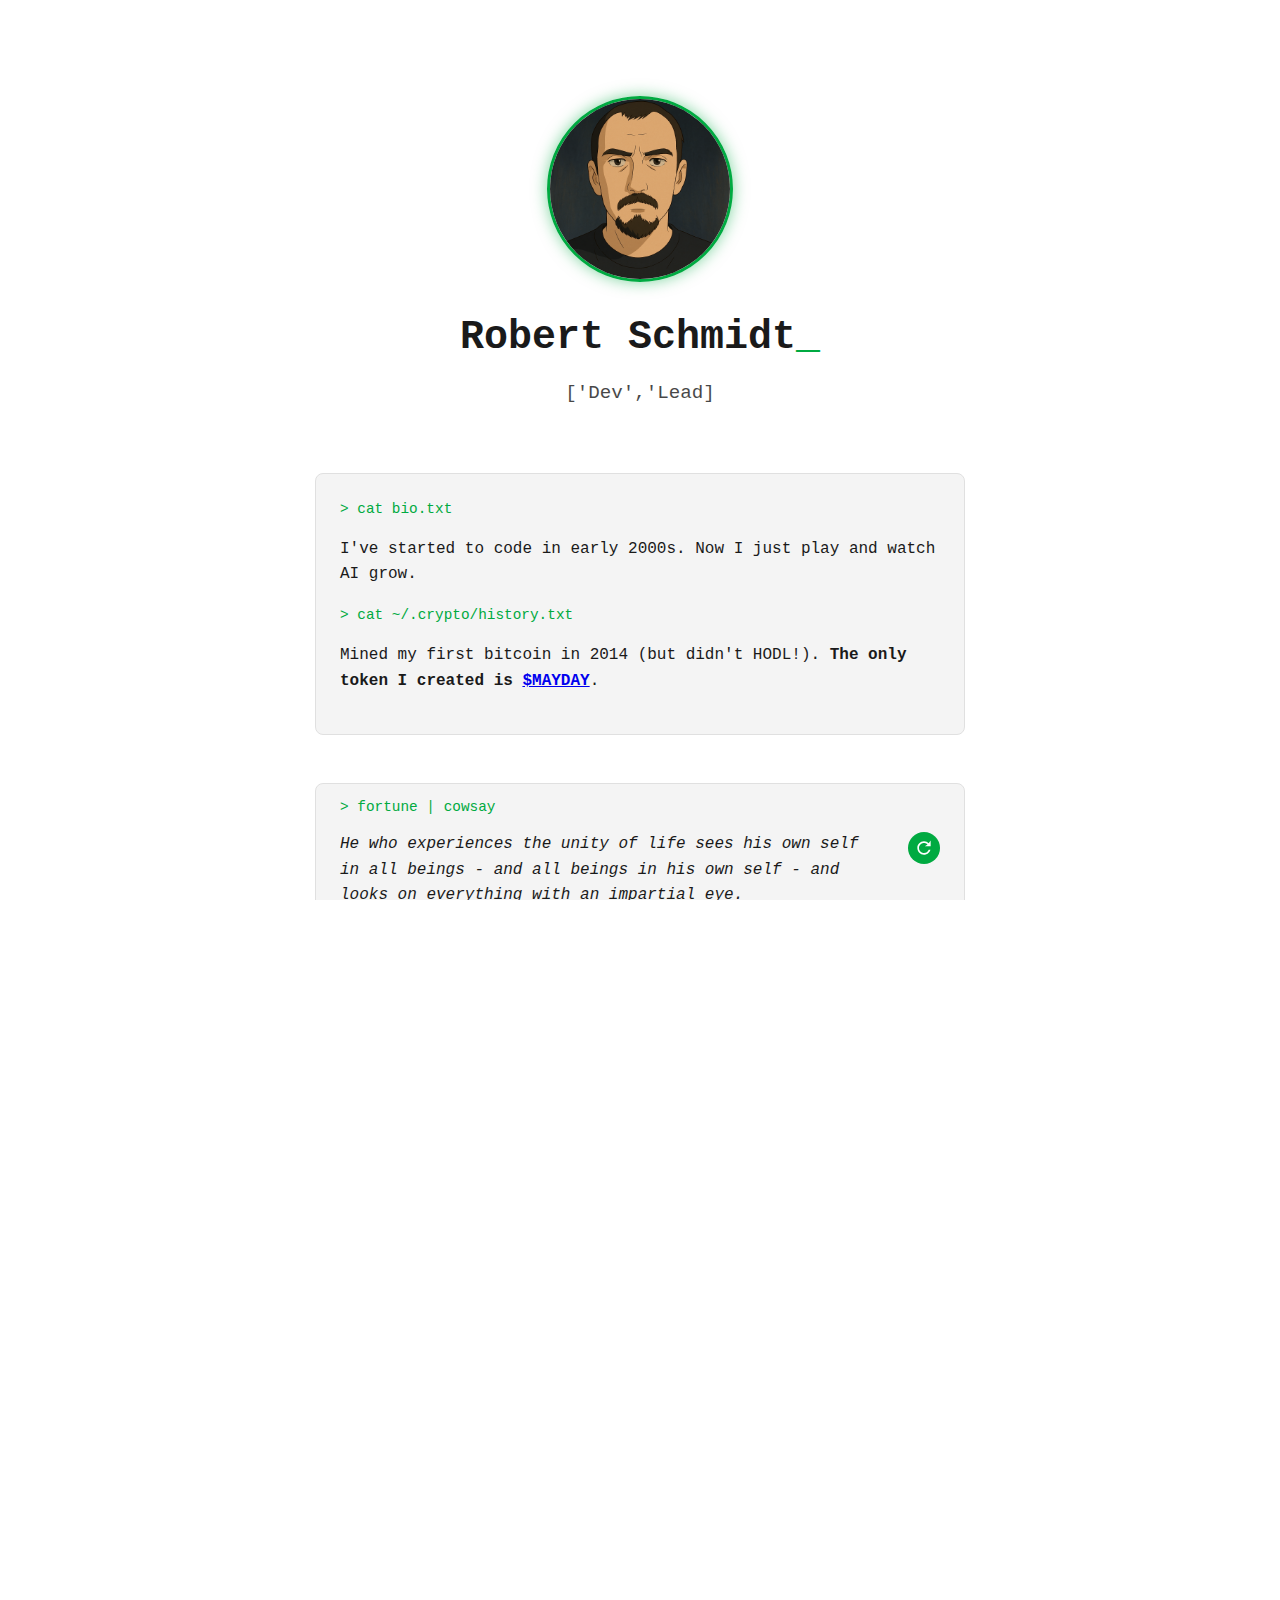
==== index.html @ 61bf47e6 "first" ====
<!DOCTYPE html>
<html lang="en">
<head>
    <meta charset="UTF-8">
    <meta name="viewport" content="width=device-width, initial-scale=1.0">
    <title>Robert Schmidt | Developer</title>
    <link rel="stylesheet" href="styles.min.css?1744392804">
</head>
<body>
<!-- Google tag (gtag.js) -->
<script async src="https://www.googletagmanager.com/gtag/js?id=G-YWJ928KS2E"></script>
<script>
    window.dataLayer = window.dataLayer || [];
    function gtag(){dataLayer.push(arguments);}
    gtag('js', new Date());

    gtag('config', 'G-YWJ928KS2E');
</script>
<div class="container">
    <header>
        <div class="profile-img">
            <img src="ghibli-portrait.png" alt="Robert Schmidt - Ghibli Style Portrait">
        </div>
        <h1>Robert Schmidt</h1>
        <h2 id="role-text">[ Developer ]</h2>
    </header>

    <div class="bio">
        <p>I've started to code in early 2000s. Now I just play and watch AI grow.</p>
        <p class="terminal-command">> cat ~/.crypto/history.txt</p>
        <p>Mined my first bitcoin in 2014 (but didn't HODL!). <strong>The only token I created is <a href="https://solscan.io/token/21XYJh8HHwWE4cgTR7KusEoUp43uqfH6yhAgT3HQpump" target="_blank">$MAYDAY</a></strong>.</p>
    </div>

    <div class="quote-box">
        <p id="quote-text"></p>
        <button id="refresh-quote" title="Get another quote">
            <svg viewBox="0 0 24 24" width="20" height="20">
                <path d="M17.65 6.35C16.2 4.9 14.21 4 12 4c-4.42 0-7.99 3.58-7.99 8s3.57 8 7.99 8c3.73 0 6.84-2.55 7.73-6h-2.08c-.82 2.33-3.04 4-5.65 4-3.31 0-6-2.69-6-6s2.69-6 6-6c1.66 0 3.14.69 4.22 1.78L13 10h7V3l-2.35 3.35z"/>
            </svg>
        </button>
    </div>

    <div class="terminal-placeholder">
        <p>🔍 <strong>Easter egg available on desktop</strong> 🔍</p>
        <p>Visit this site on a computer to discover a hidden interactive feature!</p>
    </div>

    <div class="terminal-container">
        <div class="terminal-header">
            <div class="terminal-buttons">
                <span class="terminal-button close"></span>
                <span class="terminal-button minimize"></span>
                <span class="terminal-button maximize"></span>
            </div>
            <div class="terminal-title">terminal@robertschmidt.dev</div>
        </div>
        <div class="terminal-body">
            <div id="terminal-output">
                <div class="ascii-art" id="ascii-art">
                        <pre>
 _____       _               _      _____      _               _     _  _
|  __ \     | |             | |    / ____|    | |             (_)   | || |
| |__) |___ | |__   ___ _ __| |_  | (___   ___| |__  _ __ ___  _  __| || |_
|  _  // _ \| '_ \ / _ \ '__| __|  \___ \ / __| '_ \| '_ ` _ \| |/ _` || __|
| | \ \ (_) | |_) |  __/ |  | |_   ____) | (__| | | | | | | | | | (_| || |_
|_|  \_\___/|_.__/ \___|_|   \__| |_____/ \___|_| |_|_| |_| |_|_|\__,_| \__|

        </pre>
                </div>
                <p>Welcome to robertschmidt.dev terminal. Type <span class="cmd">help</span> for available commands.</p>
            </div>
            <div class="terminal-input-line">
                <span class="prompt">visitor@robertschmidt.dev:~$</span>
                <input type="text" id="terminal-input">
            </div>
        </div>
    </div>

    <div class="social-links">
        <a href="https://bert.ro" class="social-link" target="_blank">
            <svg viewBox="0 0 24 24">
                <path d="M20.5 5.2h-1.5V4.1c0-.9-.7-1.7-1.7-1.7H2.2C1.3 2.4.5 3.2.5 4.1v15.7c0 .9.7 1.7 1.7 1.7h15.3c.9 0 1.7-.7 1.7-1.7v-1.1h1.5c.9 0 1.7-.7 1.7-1.7V6.9c-.2-.9-.9-1.7-1.9-1.7zm-3.2 14.6c0 .1-.1.2-.2.2H2.2c-.1 0-.2-.1-.2-.2V4.1c0-.1.1-.2.2-.2h15c.1 0 .2.1.2.2v15.7zm1.5-2.8h-1.3V4.1c0-.9-.7-1.7-1.7-1.7H4.2v-1h9.5c.9 0 1.7.7 1.7 1.7v13.1H17c.1 0 .2.1.2.2v1.5c0 .1-.1.1-.4.1z"/>
                <path d="M11.6 13.5h-1.9c-.4 0-.8.3-.8.8s.3.8.8.8h1.9c.4 0 .8-.3.8-.8s-.4-.8-.8-.8zm0-3.1h-1.9c-.4 0-.8.3-.8.8s.3.8.8.8h1.9c.4 0 .8-.3.8-.8s-.4-.8-.8-.8z"/>
            </svg>
            <span>bert.ro</span>
        </a>
        <a href="https://www.linkedin.com/in/tdimhcs/" class="social-link" target="_blank">
            <svg viewBox="0 0 24 24">
                <path d="M19 0h-14c-2.761 0-5 2.239-5 5v14c0 2.761 2.239 5 5 5h14c2.762 0 5-2.239 5-5v-14c0-2.761-2.238-5-5-5zm-11 19h-3v-11h3v11zm-1.5-12.268c-.966 0-1.75-.79-1.75-1.764s.784-1.764 1.75-1.764 1.75.79 1.75 1.764-.783 1.764-1.75 1.764zm13.5 12.268h-3v-5.604c0-3.368-4-3.113-4 0v5.604h-3v-11h3v1.765c1.396-2.586 7-2.777 7 2.476v6.759z"/>
            </svg>
            <span>LinkedIn</span>
        </a>
        <a href="https://twitter.com/robb_schmidt" class="social-link" target="_blank">
            <svg viewBox="0 0 24 24">
                <path d="M24 4.557c-.883.392-1.832.656-2.828.775 1.017-.609 1.798-1.574 2.165-2.724-.951.564-2.005.974-3.127 1.195-.897-.957-2.178-1.555-3.594-1.555-3.179 0-5.515 2.966-4.797 6.045-4.091-.205-7.719-2.165-10.148-5.144-1.29 2.213-.669 5.108 1.523 6.574-.806-.026-1.566-.247-2.229-.616-.054 2.281 1.581 4.415 3.949 4.89-.693.188-1.452.232-2.224.084.626 1.956 2.444 3.379 4.6 3.419-2.07 1.623-4.678 2.348-7.29 2.04 2.179 1.397 4.768 2.212 7.548 2.212 9.142 0 14.307-7.721 13.995-14.646.962-.695 1.797-1.562 2.457-2.549z"/>
            </svg>
            <span>Twitter/X</span>
        </a>
        <a href="https://www.youtube.com/c/SCHMIDTS_RO" class="social-link" target="_blank">
            <svg viewBox="0 0 24 24">
                <path d="M19.615 3.184c-3.604-.246-11.631-.245-15.23 0-3.897.266-4.356 2.62-4.385 8.816.029 6.185.484 8.549 4.385 8.816 3.6.245 11.626.246 15.23 0 3.897-.266 4.356-2.62 4.385-8.816-.029-6.185-.484-8.549-4.385-8.816zm-10.615 12.816v-8l8 3.993-8 4.007z"/>
            </svg>
            <span>YouTube</span>
        </a>
        <a href="https://github.com/robert-schmidt" class="social-link" target="_blank">
            <svg viewBox="0 0 24 24">
                <path d="M12 0c-6.626 0-12 5.373-12 12 0 5.302 3.438 9.8 8.207 11.387.599.111.793-.261.793-.577v-2.234c-3.338.726-4.033-1.416-4.033-1.416-.546-1.387-1.333-1.756-1.333-1.756-1.089-.745.083-.729.083-.729 1.205.084 1.839 1.237 1.839 1.237 1.07 1.834 2.807 1.304 3.492.997.107-.775.418-1.305.762-1.604-2.665-.305-5.467-1.334-5.467-5.931 0-1.311.469-2.381 1.236-3.221-.124-.303-.535-1.524.117-3.176 0 0 1.008-.322 3.301 1.23.957-.266 1.983-.399 3.003-.404 1.02.005 2.047.138 3.006.404 2.291-1.552 3.297-1.23 3.297-1.23.653 1.653.242 2.874.118 3.176.77.84 1.235 1.911 1.235 3.221 0 4.609-2.807 5.624-5.479 5.921.43.372.823 1.102.823 2.222v3.293c0 .319.192.694.801.576 4.765-1.589 8.199-6.086 8.199-11.386 0-6.627-5.373-12-12-12z"/>
            </svg>
            <span>GitHub</span>
        </a>
        <a href="https://www.tiktok.com/@robbschmidt" class="social-link" target="_blank">
            <svg viewBox="0 0 24 24">
                <path d="M12.53.02C13.84 0 15.14.01 16.44 0c.08 1.53.63 3.09 1.75 4.17 1.12 1.11 2.7 1.62 4.24 1.79v4.03c-1.44-.05-2.89-.35-4.2-.97-.57-.26-1.1-.59-1.62-.93-.01 2.92.01 5.84-.02 8.75-.08 1.4-.54 2.79-1.35 3.94-1.31 1.92-3.58 3.17-5.91 3.21-1.43.08-2.86-.31-4.08-1.03-2.02-1.19-3.44-3.37-3.65-5.71-.02-.5-.03-1-.01-1.49.18-1.9 1.12-3.72 2.58-4.96 1.66-1.44 3.98-2.13 6.15-1.72.02 1.48-.04 2.96-.04 4.44-.99-.32-2.15-.23-3.02.37-.63.41-1.11 1.04-1.36 1.75-.21.51-.15 1.07-.14 1.61.24 1.64 1.82 3.02 3.5 2.87 1.12-.01 2.19-.66 2.77-1.61.19-.33.4-.67.41-1.06.1-1.79.06-3.57.07-5.36.01-4.03-.01-8.05.02-12.07z"/>
            </svg>
            <span>TikTok</span>
        </a>
    </div>

    <footer>
        <p>&copy; 2025 Robert Schmidt | robertschmidt.dev</p>
    </footer>
</div>

<script src="script.min.js?1744392804"></script>
</body>
</html>
---- styles.min.css ----
:root{--bg-color:#fff;--text-color:#1a1a1a;--accent-color:#00aa41;--secondary-color:#e0e0e0;--font-mono:'JetBrains Mono','Courier New',monospace;--font-sans:'Inter',-apple-system,BlinkMacSystemFont,'Segoe UI',sans-serif}@keyframes terminal-blink{0%,100%{opacity:1}50%{opacity:0}}@keyframes glitch{0%{transform:translate(0)}20%{transform:translate(-2px,2px)}40%{transform:translate(-2px,-2px)}60%{transform:translate(2px,2px)}80%{transform:translate(2px,-2px)}100%{transform:translate(0)}}@keyframes glitch-text{0%{opacity:1;text-shadow:none;transform:translateX(0) skewX(0)}10%{opacity:0.9;text-shadow:1px 0 0 red,-1px 0 0 blue;transform:translateX(3px) skewX(4deg)}20%{opacity:0.8;text-shadow:2px 0 0 green,-1px 0 0 yellow;transform:translateX(-3px) skewX(-4deg)}30%{opacity:0.9;text-shadow:1px 0 0 blue,-1px 0 0 red;transform:translateX(0) skewX(0)}40%{opacity:1;text-shadow:none;transform:translateX(0) skewX(0)}100%{opacity:1;text-shadow:none;transform:translateX(0) skewX(0)}}body,html{margin:0;padding:0;background-color:var(--bg-color);color:var(--text-color);font-family:var(--font-sans);font-size:16px;line-height:1.6;overflow-x:hidden;height:100%}.container{max-width:900px;margin:0 auto;padding:2rem;position:relative;z-index:10}header{display:flex;flex-direction:column;align-items:center;padding:4rem 0 2rem;text-align:center}.profile-img{width:180px;height:180px;border-radius:50%;border:3px solid var(--accent-color);box-shadow:0 0 15px rgba(0,170,65,0.5);margin-bottom:1.5rem;overflow:hidden;position:relative}.profile-img img{width:100%;height:100%;object-fit:cover}h1{font-family:var(--font-mono);font-size:2.5rem;margin:0;position:relative;display:inline-block}h1::after{content:'_';color:var(--accent-color);animation:terminal-blink 1s infinite}h2{font-family:var(--font-mono);font-size:1.2rem;font-weight:400;margin:0.5rem 0 2rem;opacity:0.8}.bio{font-family:var(--font-mono);max-width:600px;margin:0 auto 3rem;padding:1.5rem;border:1px solid var(--secondary-color);border-radius:8px;background-color:rgba(240,240,240,0.7);position:relative}.bio::before{content:"> cat bio.txt";display:block;color:var(--accent-color);margin-bottom:0.5rem;font-size:0.9rem}.social-links{display:flex;justify-content:center;flex-wrap:wrap;gap:1.2rem;margin:3rem auto 4rem;max-width:700px}.social-link{display:flex;align-items:center;gap:0.8rem;color:var(--text-color);text-decoration:none;padding:0.8rem 1.2rem;border-radius:10px;background-color:rgba(240,240,240,0.8);border:1px solid var(--secondary-color);transition:all 0.3s cubic-bezier(0.25,0.8,0.25,1);font-size:1rem;font-weight:500;box-shadow:0 1px 3px rgba(0,0,0,0.05);position:relative;overflow:hidden}.social-link::before{content:'';position:absolute;top:0;left:0;width:100%;height:100%;background:linear-gradient(120deg,rgba(255,255,255,0) 30%,rgba(255,255,255,0.8),rgba(255,255,255,0) 70%);transform:translateX(-100%);transition:0.6s}.social-link:hover{border-color:var(--accent-color);box-shadow:0 4px 12px rgba(0,170,65,0.15);transform:translateY(-3px);background-color:rgba(240,240,240,0.95)}.social-link:hover::before{transform:translateX(100%)}.social-link svg{width:22px;height:22px;fill:currentColor;transition:transform 0.3s ease}.social-link:hover svg{transform:scale(1.2);color:var(--accent-color)}.social-link span{font-family:var(--font-sans);transition:transform 0.3s ease}.social-link:hover span{transform:translateX(3px)}footer{text-align:center;padding:2rem 0;font-size:0.9rem;opacity:0.7;font-family:var(--font-mono);margin-top:2rem;border-top:1px solid var(--secondary-color)}.terminal-command{color:var(--accent-color);margin-top:1rem;margin-bottom:0.5rem;font-size:0.9rem}.quote-box{max-width:600px;margin:0 auto 3rem;padding:1.5rem;border:1px solid var(--secondary-color);border-radius:8px;background-color:rgba(240,240,240,0.7);position:relative;font-family:var(--font-mono);display:flex;justify-content:space-between;align-items:flex-start;overflow:hidden}.quote-box::before{content:"> fortune | cowsay";display:block;color:var(--accent-color);position:absolute;top:0.75rem;left:1.5rem;font-size:0.9rem}#quote-text{margin-top:1.5rem;font-style:italic;flex:1;padding-right:10px}#refresh-quote{background:var(--accent-color);border:none;border-radius:50%;width:32px;height:32px;cursor:pointer;display:flex;align-items:center;justify-content:center;margin-left:1rem;margin-top:1.5rem;flex-shrink:0;transition:transform 0.2s ease}#refresh-quote:hover{transform:rotate(45deg)}#refresh-quote svg{fill:white;width:20px;height:20px}.terminal-container{max-width:600px;margin:0 auto 3rem;border-radius:8px;overflow:hidden;box-shadow:0 5px 15px rgba(0,0,0,0.2);font-family:var(--font-mono);background-color:#1a1a1a;color:#f0f0f0}.terminal-header{background-color:#333;padding:8px 15px;display:flex;justify-content:space-between;align-items:center}.terminal-buttons{display:flex;gap:8px}.terminal-button{width:12px;height:12px;border-radius:50%;display:inline-block;cursor:pointer}.terminal-button.close{background-color:#ff5f56}.terminal-button.minimize{background-color:#ffbd2e}.terminal-button.maximize{background-color:#27c93f}.terminal-title{font-size:0.8rem;color:#aaa}.terminal-body{padding:15px;min-height:200px;max-height:400px;overflow-y:auto}#terminal-output{margin-bottom:15px}.terminal-input-line{display:flex}.prompt{color:#00aa41;margin-right:8px;white-space:nowrap}#terminal-input{flex:1;background:transparent;border:none;color:#f0f0f0;font-family:var(--font-mono);font-size:1rem;outline:none;padding:0}.ascii-art{font-size:.35rem;line-height:1;color:#00aa41;margin-bottom:15px;overflow-x:auto}.ascii-art pre{margin:0}.cmd{color:#00aa41;font-weight:bold}.show-terminal-btn{display:block;margin:0 auto 3rem;padding:0.7rem 1.5rem;background-color:var(--accent-color);color:white;border:none;border-radius:8px;font-family:var(--font-mono);cursor:pointer;transition:all 0.2s ease;font-size:1rem;box-shadow:0 2px 5px rgba(0,0,0,0.1)}.show-terminal-btn:hover{transform:translateY(-2px);box-shadow:0 4px 8px rgba(0,0,0,0.15)}.glitchy-text{position:relative;display:inline-block}.terminal-placeholder{display:none;max-width:600px;margin:0 auto 3rem;padding:1.5rem;border:1px solid var(--secondary-color);border-radius:8px;background-color:rgba(240,240,240,0.7);position:relative;font-family:var(--font-mono);text-align:center}@media (max-width:768px){.container{padding:1rem}header{padding:2rem 0 1rem}h1{font-size:2rem}#role-text{font-size:0.9rem;max-width:100%}.profile-img{width:150px;height:150px}.social-links{flex-direction:column;align-items:center;gap:0.8rem}.social-link{width:80%;justify-content:flex-start}.quote-box{padding:1.5rem 1rem 1rem}.quote-box::before{font-size:0.8rem}#quote-text{font-size:0.9rem;margin-top:1.8rem}#refresh-quote{position:absolute;top:1.5rem;right:1rem;margin-top:0;margin-left:0;width:36px;height:36px}#refresh-quote svg{width:22px;height:22px}.terminal-container{display:none}.terminal-placeholder{display:block}}
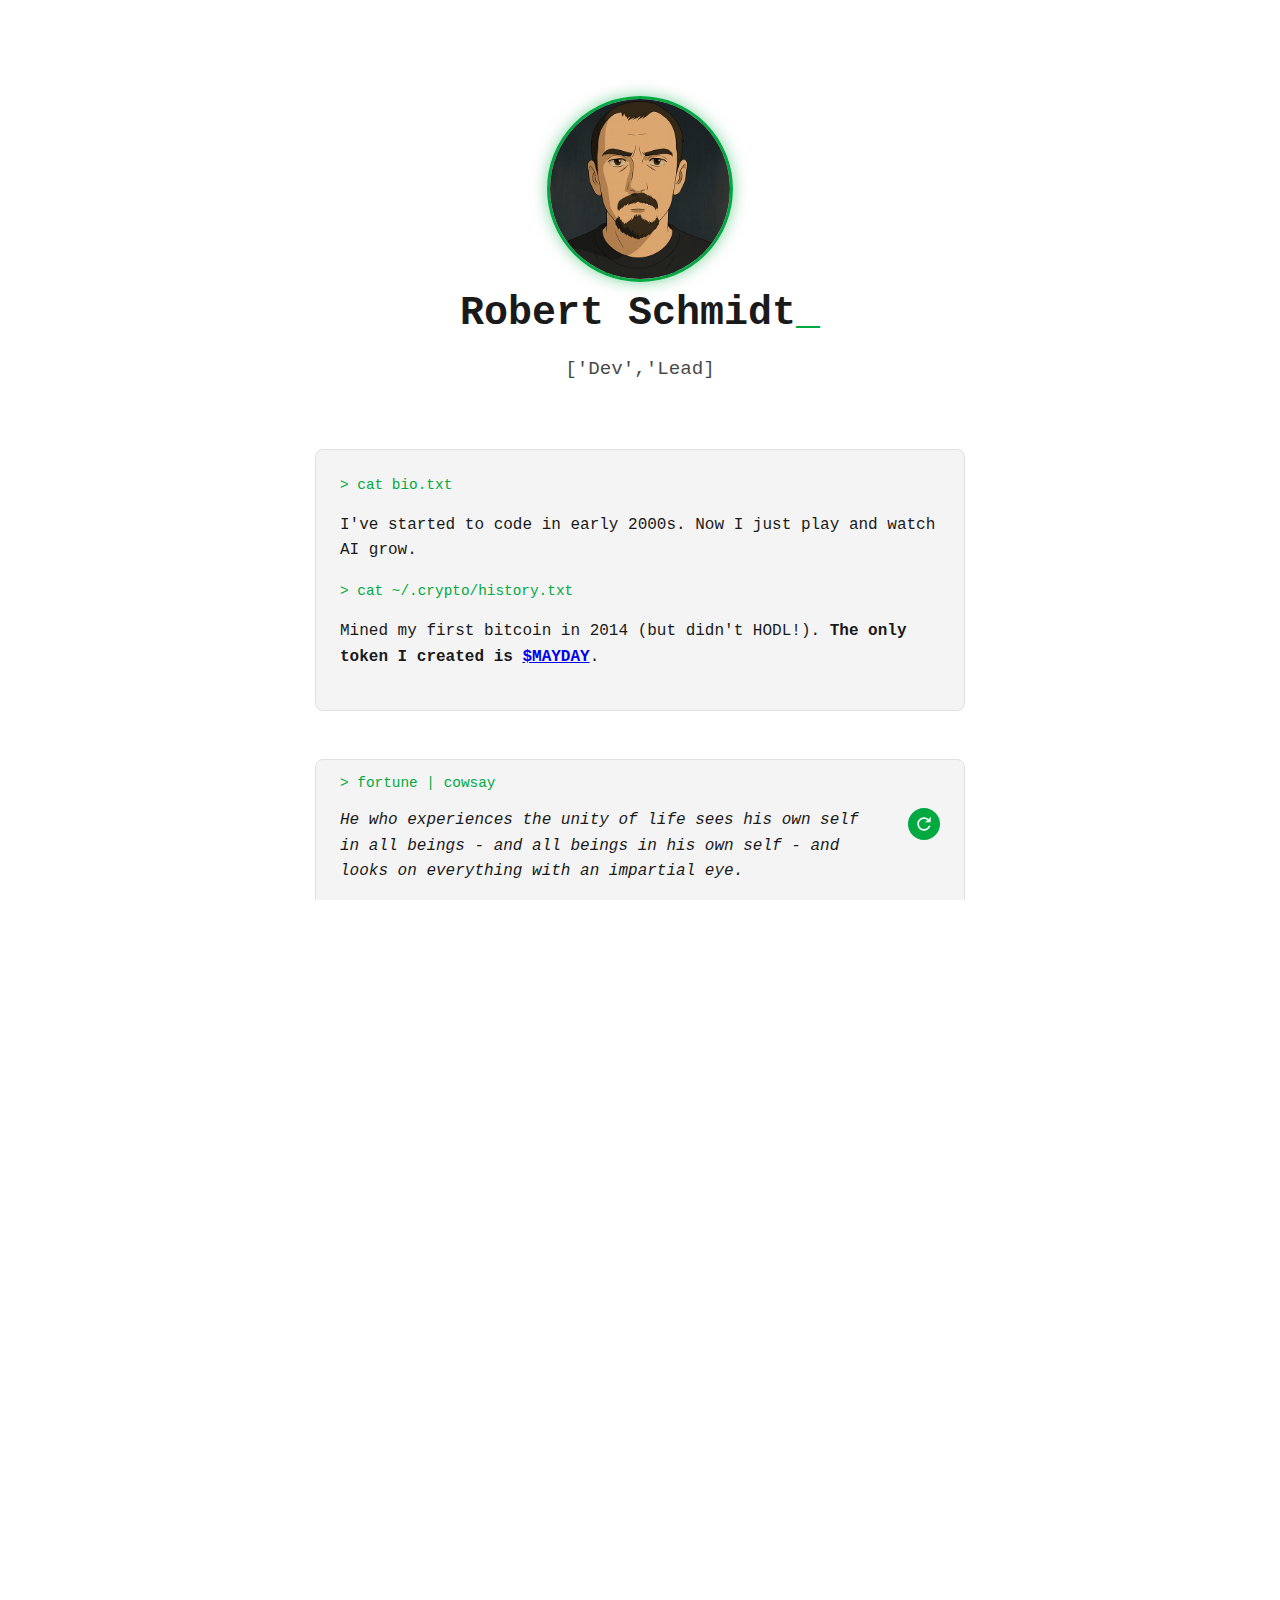
==== commit 0a0c8034: "updates" ====
--- a/index.html
+++ b/index.html
@@ -4,7 +4,7 @@
     <meta charset="UTF-8">
     <meta name="viewport" content="width=device-width, initial-scale=1.0">
     <title>Robert Schmidt | Developer</title>
-    <link rel="stylesheet" href="styles.min.css?1744392804">
+    <link rel="stylesheet" href="styles.min.css?1744787314">
 </head>
 <body>
 <!-- Google tag (gtag.js) -->
@@ -19,7 +19,8 @@
 <div class="container">
     <header>
         <div class="profile-img">
-            <img src="ghibli-portrait.png" alt="Robert Schmidt - Ghibli Style Portrait">
+            <img src="ghibli-portrait.png" alt="Robert Schmidt - Ghibli Style Portrait" class="cartoon-photo">
+            <img src="robert-portrait.png" alt="Robert Schmidt - Real Photo" class="real-photo">
         </div>
         <h1>Robert Schmidt</h1>
         <h2 id="role-text">[ Developer ]</h2>
@@ -121,6 +122,6 @@
     </footer>
 </div>
 
-<script src="script.min.js?1744392804"></script>
+<script src="script.min.js?1744787314"></script>
 </body>
 </html>--- a/styles.min.css
+++ b/styles.min.css
@@ -1 +1 @@
-:root{--bg-color:#fff;--text-color:#1a1a1a;--accent-color:#00aa41;--secondary-color:#e0e0e0;--font-mono:'JetBrains Mono','Courier New',monospace;--font-sans:'Inter',-apple-system,BlinkMacSystemFont,'Segoe UI',sans-serif}@keyframes terminal-blink{0%,100%{opacity:1}50%{opacity:0}}@keyframes glitch{0%{transform:translate(0)}20%{transform:translate(-2px,2px)}40%{transform:translate(-2px,-2px)}60%{transform:translate(2px,2px)}80%{transform:translate(2px,-2px)}100%{transform:translate(0)}}@keyframes glitch-text{0%{opacity:1;text-shadow:none;transform:translateX(0) skewX(0)}10%{opacity:0.9;text-shadow:1px 0 0 red,-1px 0 0 blue;transform:translateX(3px) skewX(4deg)}20%{opacity:0.8;text-shadow:2px 0 0 green,-1px 0 0 yellow;transform:translateX(-3px) skewX(-4deg)}30%{opacity:0.9;text-shadow:1px 0 0 blue,-1px 0 0 red;transform:translateX(0) skewX(0)}40%{opacity:1;text-shadow:none;transform:translateX(0) skewX(0)}100%{opacity:1;text-shadow:none;transform:translateX(0) skewX(0)}}body,html{margin:0;padding:0;background-color:var(--bg-color);color:var(--text-color);font-family:var(--font-sans);font-size:16px;line-height:1.6;overflow-x:hidden;height:100%}.container{max-width:900px;margin:0 auto;padding:2rem;position:relative;z-index:10}header{display:flex;flex-direction:column;align-items:center;padding:4rem 0 2rem;text-align:center}.profile-img{width:180px;height:180px;border-radius:50%;border:3px solid var(--accent-color);box-shadow:0 0 15px rgba(0,170,65,0.5);margin-bottom:1.5rem;overflow:hidden;position:relative}.profile-img img{width:100%;height:100%;object-fit:cover}h1{font-family:var(--font-mono);font-size:2.5rem;margin:0;position:relative;display:inline-block}h1::after{content:'_';color:var(--accent-color);animation:terminal-blink 1s infinite}h2{font-family:var(--font-mono);font-size:1.2rem;font-weight:400;margin:0.5rem 0 2rem;opacity:0.8}.bio{font-family:var(--font-mono);max-width:600px;margin:0 auto 3rem;padding:1.5rem;border:1px solid var(--secondary-color);border-radius:8px;background-color:rgba(240,240,240,0.7);position:relative}.bio::before{content:"> cat bio.txt";display:block;color:var(--accent-color);margin-bottom:0.5rem;font-size:0.9rem}.social-links{display:flex;justify-content:center;flex-wrap:wrap;gap:1.2rem;margin:3rem auto 4rem;max-width:700px}.social-link{display:flex;align-items:center;gap:0.8rem;color:var(--text-color);text-decoration:none;padding:0.8rem 1.2rem;border-radius:10px;background-color:rgba(240,240,240,0.8);border:1px solid var(--secondary-color);transition:all 0.3s cubic-bezier(0.25,0.8,0.25,1);font-size:1rem;font-weight:500;box-shadow:0 1px 3px rgba(0,0,0,0.05);position:relative;overflow:hidden}.social-link::before{content:'';position:absolute;top:0;left:0;width:100%;height:100%;background:linear-gradient(120deg,rgba(255,255,255,0) 30%,rgba(255,255,255,0.8),rgba(255,255,255,0) 70%);transform:translateX(-100%);transition:0.6s}.social-link:hover{border-color:var(--accent-color);box-shadow:0 4px 12px rgba(0,170,65,0.15);transform:translateY(-3px);background-color:rgba(240,240,240,0.95)}.social-link:hover::before{transform:translateX(100%)}.social-link svg{width:22px;height:22px;fill:currentColor;transition:transform 0.3s ease}.social-link:hover svg{transform:scale(1.2);color:var(--accent-color)}.social-link span{font-family:var(--font-sans);transition:transform 0.3s ease}.social-link:hover span{transform:translateX(3px)}footer{text-align:center;padding:2rem 0;font-size:0.9rem;opacity:0.7;font-family:var(--font-mono);margin-top:2rem;border-top:1px solid var(--secondary-color)}.terminal-command{color:var(--accent-color);margin-top:1rem;margin-bottom:0.5rem;font-size:0.9rem}.quote-box{max-width:600px;margin:0 auto 3rem;padding:1.5rem;border:1px solid var(--secondary-color);border-radius:8px;background-color:rgba(240,240,240,0.7);position:relative;font-family:var(--font-mono);display:flex;justify-content:space-between;align-items:flex-start;overflow:hidden}.quote-box::before{content:"> fortune | cowsay";display:block;color:var(--accent-color);position:absolute;top:0.75rem;left:1.5rem;font-size:0.9rem}#quote-text{margin-top:1.5rem;font-style:italic;flex:1;padding-right:10px}#refresh-quote{background:var(--accent-color);border:none;border-radius:50%;width:32px;height:32px;cursor:pointer;display:flex;align-items:center;justify-content:center;margin-left:1rem;margin-top:1.5rem;flex-shrink:0;transition:transform 0.2s ease}#refresh-quote:hover{transform:rotate(45deg)}#refresh-quote svg{fill:white;width:20px;height:20px}.terminal-container{max-width:600px;margin:0 auto 3rem;border-radius:8px;overflow:hidden;box-shadow:0 5px 15px rgba(0,0,0,0.2);font-family:var(--font-mono);background-color:#1a1a1a;color:#f0f0f0}.terminal-header{background-color:#333;padding:8px 15px;display:flex;justify-content:space-between;align-items:center}.terminal-buttons{display:flex;gap:8px}.terminal-button{width:12px;height:12px;border-radius:50%;display:inline-block;cursor:pointer}.terminal-button.close{background-color:#ff5f56}.terminal-button.minimize{background-color:#ffbd2e}.terminal-button.maximize{background-color:#27c93f}.terminal-title{font-size:0.8rem;color:#aaa}.terminal-body{padding:15px;min-height:200px;max-height:400px;overflow-y:auto}#terminal-output{margin-bottom:15px}.terminal-input-line{display:flex}.prompt{color:#00aa41;margin-right:8px;white-space:nowrap}#terminal-input{flex:1;background:transparent;border:none;color:#f0f0f0;font-family:var(--font-mono);font-size:1rem;outline:none;padding:0}.ascii-art{font-size:.35rem;line-height:1;color:#00aa41;margin-bottom:15px;overflow-x:auto}.ascii-art pre{margin:0}.cmd{color:#00aa41;font-weight:bold}.show-terminal-btn{display:block;margin:0 auto 3rem;padding:0.7rem 1.5rem;background-color:var(--accent-color);color:white;border:none;border-radius:8px;font-family:var(--font-mono);cursor:pointer;transition:all 0.2s ease;font-size:1rem;box-shadow:0 2px 5px rgba(0,0,0,0.1)}.show-terminal-btn:hover{transform:translateY(-2px);box-shadow:0 4px 8px rgba(0,0,0,0.15)}.glitchy-text{position:relative;display:inline-block}.terminal-placeholder{display:none;max-width:600px;margin:0 auto 3rem;padding:1.5rem;border:1px solid var(--secondary-color);border-radius:8px;background-color:rgba(240,240,240,0.7);position:relative;font-family:var(--font-mono);text-align:center}@media (max-width:768px){.container{padding:1rem}header{padding:2rem 0 1rem}h1{font-size:2rem}#role-text{font-size:0.9rem;max-width:100%}.profile-img{width:150px;height:150px}.social-links{flex-direction:column;align-items:center;gap:0.8rem}.social-link{width:80%;justify-content:flex-start}.quote-box{padding:1.5rem 1rem 1rem}.quote-box::before{font-size:0.8rem}#quote-text{font-size:0.9rem;margin-top:1.8rem}#refresh-quote{position:absolute;top:1.5rem;right:1rem;margin-top:0;margin-left:0;width:36px;height:36px}#refresh-quote svg{width:22px;height:22px}.terminal-container{display:none}.terminal-placeholder{display:block}}+:root{--bg-color:#fff;--text-color:#1a1a1a;--accent-color:#00aa41;--secondary-color:#e0e0e0;--font-mono:'JetBrains Mono','Courier New',monospace;--font-sans:'Inter',-apple-system,BlinkMacSystemFont,'Segoe UI',sans-serif}@keyframes terminal-blink{0%,100%{opacity:1}50%{opacity:0}}@keyframes glitch{0%{transform:translate(0)}20%{transform:translate(-2px,2px)}40%{transform:translate(-2px,-2px)}60%{transform:translate(2px,2px)}80%{transform:translate(2px,-2px)}100%{transform:translate(0)}}@keyframes glitch-text{0%{opacity:1;text-shadow:none;transform:translateX(0) skewX(0)}10%{opacity:0.9;text-shadow:1px 0 0 red,-1px 0 0 blue;transform:translateX(3px) skewX(4deg)}20%{opacity:0.8;text-shadow:2px 0 0 green,-1px 0 0 yellow;transform:translateX(-3px) skewX(-4deg)}30%{opacity:0.9;text-shadow:1px 0 0 blue,-1px 0 0 red;transform:translateX(0) skewX(0)}40%{opacity:1;text-shadow:none;transform:translateX(0) skewX(0)}100%{opacity:1;text-shadow:none;transform:translateX(0) skewX(0)}}body,html{margin:0;padding:0;background-color:var(--bg-color);color:var(--text-color);font-family:var(--font-sans);font-size:16px;line-height:1.6;overflow-x:hidden;height:100%}.container{max-width:900px;margin:0 auto;padding:2rem;position:relative;z-index:10}header{display:flex;flex-direction:column;align-items:center;padding:4rem 0 2rem;text-align:center}.profile-img{position:relative;width:180px;height:180px;overflow:hidden;border-radius:50%;border:3px solid var(--accent-color);box-shadow:0 0 15px rgba(0,170,65,0.5)}.profile-img img{position:absolute;top:0;left:0;width:100%;height:100%;object-fit:cover;transition:opacity 10s ease}.profile-img .cartoon-photo{z-index:2}.profile-img .real-photo{opacity:0;z-index:1}.profile-img:hover .cartoon-photo{opacity:0}.profile-img:hover .real-photo{opacity:1}h1{font-family:var(--font-mono);font-size:2.5rem;margin:0;position:relative;display:inline-block}h1::after{content:'_';color:var(--accent-color);animation:terminal-blink 1s infinite}h2{font-family:var(--font-mono);font-size:1.2rem;font-weight:400;margin:0.5rem 0 2rem;opacity:0.8}.bio{font-family:var(--font-mono);max-width:600px;margin:0 auto 3rem;padding:1.5rem;border:1px solid var(--secondary-color);border-radius:8px;background-color:rgba(240,240,240,0.7);position:relative}.bio::before{content:"> cat bio.txt";display:block;color:var(--accent-color);margin-bottom:0.5rem;font-size:0.9rem}.social-links{display:flex;justify-content:center;flex-wrap:wrap;gap:1.2rem;margin:3rem auto 4rem;max-width:700px}.social-link{display:flex;align-items:center;gap:0.8rem;color:var(--text-color);text-decoration:none;padding:0.8rem 1.2rem;border-radius:10px;background-color:rgba(240,240,240,0.8);border:1px solid var(--secondary-color);transition:all 0.3s cubic-bezier(0.25,0.8,0.25,1);font-size:1rem;font-weight:500;box-shadow:0 1px 3px rgba(0,0,0,0.05);position:relative;overflow:hidden}.social-link::before{content:'';position:absolute;top:0;left:0;width:100%;height:100%;background:linear-gradient(120deg,rgba(255,255,255,0) 30%,rgba(255,255,255,0.8),rgba(255,255,255,0) 70%);transform:translateX(-100%);transition:0.6s}.social-link:hover{border-color:var(--accent-color);box-shadow:0 4px 12px rgba(0,170,65,0.15);transform:translateY(-3px);background-color:rgba(240,240,240,0.95)}.social-link:hover::before{transform:translateX(100%)}.social-link svg{width:22px;height:22px;fill:currentColor;transition:transform 0.3s ease}.social-link:hover svg{transform:scale(1.2);color:var(--accent-color)}.social-link span{font-family:var(--font-sans);transition:transform 0.3s ease}.social-link:hover span{transform:translateX(3px)}footer{text-align:center;padding:2rem 0;font-size:0.9rem;opacity:0.7;font-family:var(--font-mono);margin-top:2rem;border-top:1px solid var(--secondary-color)}.terminal-command{color:var(--accent-color);margin-top:1rem;margin-bottom:0.5rem;font-size:0.9rem}.quote-box{max-width:600px;margin:0 auto 3rem;padding:1.5rem;border:1px solid var(--secondary-color);border-radius:8px;background-color:rgba(240,240,240,0.7);position:relative;font-family:var(--font-mono);display:flex;justify-content:space-between;align-items:flex-start;overflow:hidden}.quote-box::before{content:"> fortune | cowsay";display:block;color:var(--accent-color);position:absolute;top:0.75rem;left:1.5rem;font-size:0.9rem}#quote-text{margin-top:1.5rem;font-style:italic;flex:1;padding-right:10px}#refresh-quote{background:var(--accent-color);border:none;border-radius:50%;width:32px;height:32px;cursor:pointer;display:flex;align-items:center;justify-content:center;margin-left:1rem;margin-top:1.5rem;flex-shrink:0;transition:transform 0.2s ease}#refresh-quote:hover{transform:rotate(45deg)}#refresh-quote svg{fill:white;width:20px;height:20px}.terminal-container{max-width:600px;margin:0 auto 3rem;border-radius:8px;overflow:hidden;box-shadow:0 5px 15px rgba(0,0,0,0.2);font-family:var(--font-mono);background-color:#1a1a1a;color:#f0f0f0}.terminal-header{background-color:#333;padding:8px 15px;display:flex;justify-content:space-between;align-items:center}.terminal-buttons{display:flex;gap:8px}.terminal-button{width:12px;height:12px;border-radius:50%;display:inline-block;cursor:pointer}.terminal-button.close{background-color:#ff5f56}.terminal-button.minimize{background-color:#ffbd2e}.terminal-button.maximize{background-color:#27c93f}.terminal-title{font-size:0.8rem;color:#aaa}.terminal-body{padding:15px;min-height:200px;max-height:400px;overflow-y:auto}#terminal-output{margin-bottom:15px}.terminal-input-line{display:flex}.prompt{color:#00aa41;margin-right:8px;white-space:nowrap}#terminal-input{flex:1;background:transparent;border:none;color:#f0f0f0;font-family:var(--font-mono);font-size:1rem;outline:none;padding:0}.ascii-art{font-size:.35rem;line-height:1;color:#00aa41;margin-bottom:15px;overflow-x:auto}.ascii-art pre{margin:0}.cmd{color:#00aa41;font-weight:bold}.show-terminal-btn{display:block;margin:0 auto 3rem;padding:0.7rem 1.5rem;background-color:var(--accent-color);color:white;border:none;border-radius:8px;font-family:var(--font-mono);cursor:pointer;transition:all 0.2s ease;font-size:1rem;box-shadow:0 2px 5px rgba(0,0,0,0.1)}.show-terminal-btn:hover{transform:translateY(-2px);box-shadow:0 4px 8px rgba(0,0,0,0.15)}.glitchy-text{position:relative;display:inline-block}.terminal-placeholder{display:none;max-width:600px;margin:0 auto 3rem;padding:1.5rem;border:1px solid var(--secondary-color);border-radius:8px;background-color:rgba(240,240,240,0.7);position:relative;font-family:var(--font-mono);text-align:center}@media (max-width:768px){.container{padding:1rem}header{padding:2rem 0 1rem}h1{font-size:2rem}#role-text{font-size:0.9rem;max-width:100%}.profile-img{width:150px;height:150px}.social-links{flex-direction:column;align-items:center;gap:0.8rem}.social-link{width:80%;justify-content:flex-start}.quote-box{padding:1.5rem 1rem 1rem}.quote-box::before{font-size:0.8rem}#quote-text{font-size:0.9rem;margin-top:1.8rem}#refresh-quote{position:absolute;top:1.5rem;right:1rem;margin-top:0;margin-left:0;width:36px;height:36px}#refresh-quote svg{width:22px;height:22px}.terminal-container{display:none}.terminal-placeholder{display:block}}